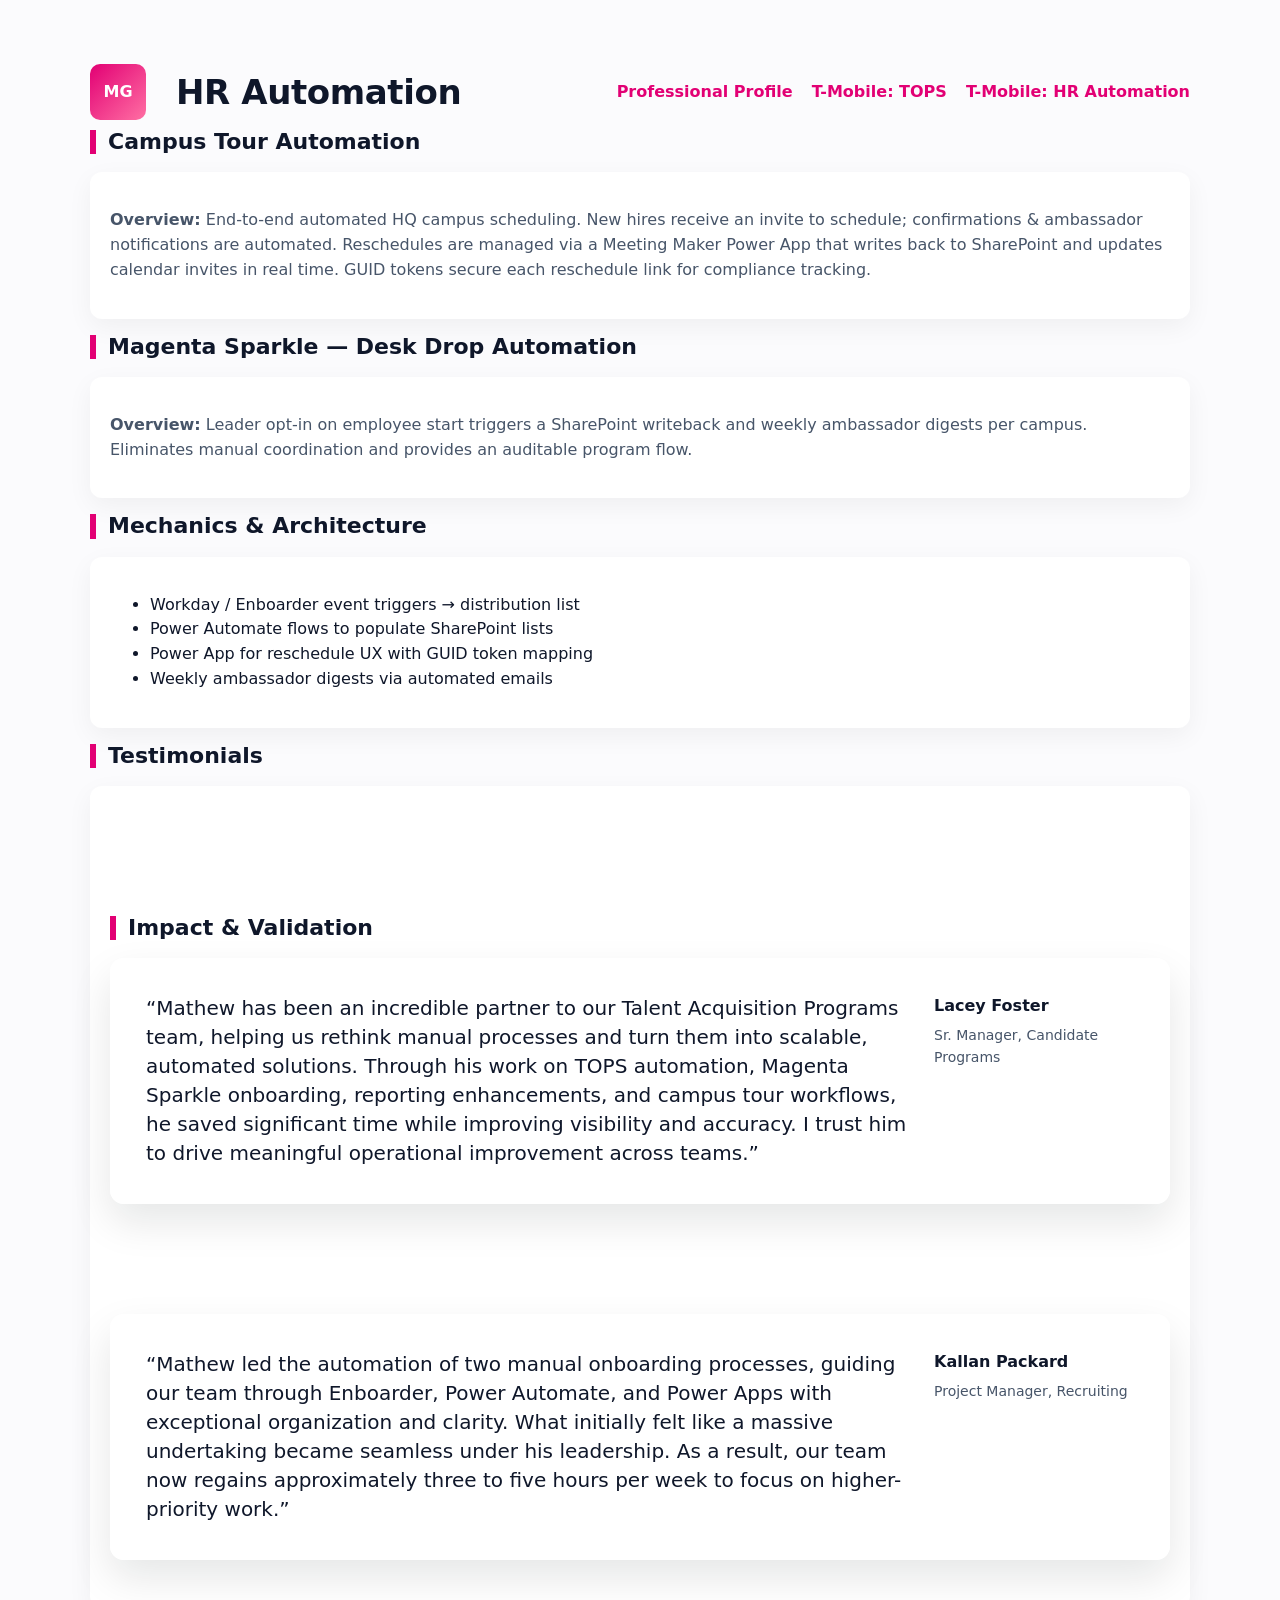
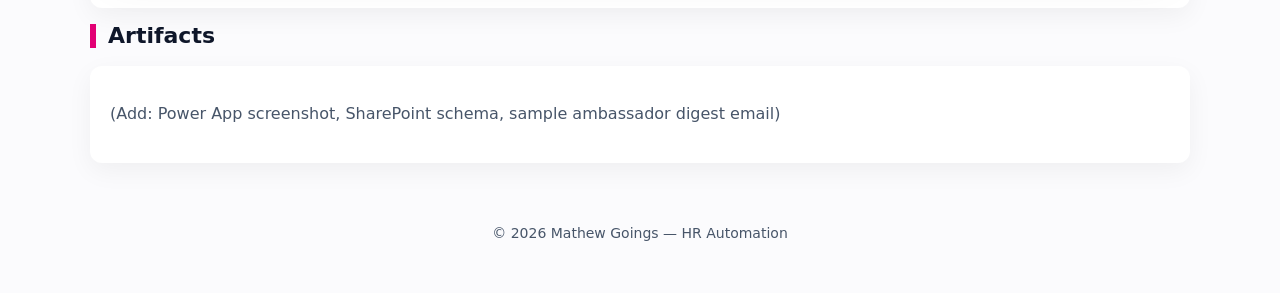
==== hr.html @ f4cc9149 "Update role title for Lacey Foster" ====
<head>
  <meta charset="utf-8" />
  <meta name="viewport" content="width=device-width,initial-scale=1" />
  <title>...</title>
  <meta name="description" content="..." />
  <link rel="stylesheet" href="assets/styles.css">
</head>
<!doctype html>
<html lang="en">
<head>
<meta charset="utf-8" />
<meta name="viewport" content="width=device-width,initial-scale=1" />
<title>HR Automation — Mathew Goings</title>
<meta name="description" content="HR Automation case study: Campus Tours scheduling and Magenta Sparkle desk drop automation." />
<style>
:root{--magenta:#e20074;--dark:#0f172a;--muted:#475569;--bg:#fbfbfd;--card:#fff;--maxw:1100px}
body{margin:0;font-family:"Segoe UI",system-ui,Arial;background:var(--bg);color:var(--dark);line-height:1.55}
.wrap{max-width:var(--maxw);margin:36px auto;padding:28px}
.header{display:flex;align-items:center;gap:18px;margin-bottom:10px}
.logo{width:56px;height:56px;border-radius:10px;background:linear-gradient(135deg,var(--magenta),#ff6fa3);display:flex;align-items:center;justify-content:center;color:#fff;font-weight:700}
nav{margin-left:auto}
nav a{color:var(--magenta);text-decoration:none;margin-left:14px;font-weight:700}
h1,h2{margin:0}
h2{font-size:22px;border-left:6px solid var(--magenta);padding-left:12px;margin-bottom:18px}
.card{background:var(--card);padding:20px;border-radius:12px;box-shadow:0 8px 26px rgba(12,16,23,0.05);margin-bottom:16px}
.small{color:var(--muted)}
.footer{margin-top:40px;padding:20px;text-align:center;color:var(--muted)}
</style>
</head>
<body>
  <div class="wrap">
    <header class="header">
      <div class="logo">MG</div>
      <h1 style="margin-left:12px">HR Automation</h1>
      <nav>
        <a href="./index.html">Professional Profile</a>
        <a href="./tops.html">T-Mobile: TOPS</a>
        <a href="./hr.html">T-Mobile: HR Automation</a>
      </nav>
    </header>

    <section aria-labelledby="hr-overview">
      <h2 id="hr-overview">Campus Tour Automation</h2>
      <div class="card">
        <p class="small"><strong>Overview:</strong> End-to-end automated HQ campus scheduling. New hires receive an invite to schedule; confirmations & ambassador notifications are automated. Reschedules are managed via a Meeting Maker Power App that writes back to SharePoint and updates calendar invites in real time. GUID tokens secure each reschedule link for compliance tracking.</p>
      </div>

      <h2>Magenta Sparkle — Desk Drop Automation</h2>
      <div class="card">
        <p class="small"><strong>Overview:</strong> Leader opt-in on employee start triggers a SharePoint writeback and weekly ambassador digests per campus. Eliminates manual coordination and provides an auditable program flow.</p>
      </div>

      <h2>Mechanics & Architecture</h2>
      <div class="card">
        <ul>
          <li>Workday / Enboarder event triggers → distribution list</li>
          <li>Power Automate flows to populate SharePoint lists</li>
          <li>Power App for reschedule UX with GUID token mapping</li>
          <li>Weekly ambassador digests via automated emails</li>
        </ul>
      </div>

      <h2>Testimonials</h2>
      <div class="card">
        <section class="section">
  <h2>Impact & Validation</h2>

  <div class="testimonial-feature">
    <div class="quote">
      “Mathew has been an incredible partner to our Talent Acquisition Programs team, helping us rethink manual processes and turn them into scalable, automated solutions. Through his work on TOPS automation, Magenta Sparkle onboarding, reporting enhancements, and campus tour workflows, he saved significant time while improving visibility and accuracy. I trust him to drive meaningful operational improvement across teams.”
    </div>

    <div class="meta">
      <div class="name">Lacey Foster</div>
      <div class="role">Sr. Manager, Candidate Programs </div>
    </div>
  </div>

</section>

  <div class="testimonial-feature">
    <div class="quote">
      “Mathew led the automation of two manual onboarding processes, guiding our team through Enboarder, Power Automate, and Power Apps with exceptional organization and clarity. What initially felt like a massive undertaking became seamless under his leadership. As a result, our team now regains approximately three to five hours per week to focus on higher-priority work.”
    </div>

    <div class="meta">
      <div class="name">Kallan Packard</div>
      <div class="role">Project Manager, Recruiting</div>
    </div>
  </div>
</section>

      <h2>Artifacts</h2>
      <div class="card">
        <p class="small">(Add: Power App screenshot, SharePoint schema, sample ambassador digest email)</p>
      </div>

    </section>

    <footer class="footer">© 2026 Mathew Goings — HR Automation</footer>
  </div>
</body>
</html>
---- assets/styles.css ----
:root{
  --magenta: #e20074;
  --dark: #0f172a;
  --muted: #475569;
  --card: #ffffff;
  --bg: #fbfbfd;
  --maxw: 1100px;
  --gap-large: 110px; /* ~1 inch vertical spacing */
}

/* Base */
html,body{height:100%}
body{
  margin:0;
  background:var(--bg);
  color:var(--dark);
  font-family: "Segoe UI", system-ui, -apple-system, "Helvetica Neue", Arial;
  -webkit-font-smoothing:antialiased;
  -moz-osx-font-smoothing:grayscale;
  line-height:1.55;
  font-size:16px;
}

/* Layout */
.wrap{max-width:var(--maxw);margin:36px auto;padding:28px}
header.brand, .header{display:flex;gap:18px;align-items:center;margin-bottom:18px}
.logo{width:64px;height:64px;border-radius:12px;display:flex;align-items:center;justify-content:center;background:linear-gradient(135deg,var(--magenta),#ff6fa3);color:#fff;font-weight:700}
h1{margin:0;font-size:34px;letter-spacing:-0.4px}
.subtitle, .small{color:var(--muted)}
nav{margin-left:auto}
nav a{color:var(--magenta);text-decoration:none;margin-left:14px;font-weight:700}

/* hero */
.hero{background:var(--card);padding:40px;border-radius:12px;box-shadow:0 12px 30px rgba(12,16,23,0.06);text-align:left}
.hero p{margin:12px 0 0 0;font-size:17px;color:var(--muted)}
.badge{display:inline-block;padding:8px 14px;background:var(--magenta);color:white;border-radius:999px;font-weight:700;font-size:13px}

/* sections */
.section{margin-top:var(--gap-large);margin-bottom:var(--gap-large)}
.section--about{margin-top:46px}
h2{margin:0 0 18px 0;font-size:26px;padding-left:12px;border-left:6px solid var(--magenta);line-height:1.1}
.card{background:var(--card);padding:22px;border-radius:12px;box-shadow: 0 8px 26px rgba(12,16,23,0.05);margin-bottom:18px}
.two-col{display:grid;grid-template-columns:1fr 360px;gap:22px;align-items:start}
@media(max-width:980px){.two-col{grid-template-columns:1fr}}

/* testimonials */
.lead-line{font-size:18px;color:#334155;margin-top:12px;margin-bottom:42px}
.testimonial-feature{border-left:6px solid var(--magenta);padding:28px;border-radius:10px;background:linear-gradient(180deg, #fff, #fff);box-shadow:0 12px 30px rgba(12,16,23,0.06);margin-bottom:24px}
.testimonial-feature p{margin:0 0 14px 0;font-size:18px;font-style:italic;color:#0b1220}
.testimonial-author{font-weight:700;color:var(--dark);margin-bottom:2px}
.testimonial-role{font-size:14px;color:var(--muted)}
.testimonial-grid{display:grid;grid-template-columns:repeat(2,1fr);gap:22px}
@media(max-width:820px){.testimonial-grid{grid-template-columns:1fr}}

/* enhanced testimonial visuals (carousel + feature hero) */
.testimonial-feature{
  border-left:0;
  background: linear-gradient(180deg,#fff,#fff);
  padding:36px;
  border-radius:14px;
  box-shadow:0 18px 40px rgba(12,16,23,0.10);
  margin-bottom:28px;
  display:flex;
  gap:18px;
  align-items:flex-start;
}
.testimonial-feature .quote{font-size:20px;line-height:1.45;font-style:normal;color:var(--dark);flex:1 1 auto}
.testimonial-feature .meta{min-width:200px;text-align:left}
.testimonial-feature .meta .name{font-weight:800;font-size:16px;margin-bottom:6px;color:var(--dark)}
.testimonial-feature .meta .role{font-size:14px;color:var(--muted)}

/* carousel */
.carousel{position:relative;overflow:hidden;border-radius:12px;margin-top:18px}
.slides{display:flex;transition:transform 400ms ease;will-change:transform}
.slide{min-width:100%;padding:26px;box-sizing:border-box;background:var(--card);border-radius:10px;box-shadow:0 8px 26px rgba(12,16,23,0.05)}
.slide p{margin:0 0 14px 0;color:var(--muted);font-size:15px}
.slide .name{font-weight:700;color:var(--dark)}
.slide .role{font-size:13px;color:var(--muted)}
.carousel-controls{position:absolute;top:8px;right:8px;display:flex;gap:8px}
.control-btn{background:rgba(255,255,255,0.95);border:1px solid rgba(15,23,42,0.06);padding:6px 10px;border-radius:8px;cursor:pointer;font-weight:700;color:var(--dark);box-shadow:0 4px 12px rgba(12,16,23,0.06)}
.dots{display:flex;gap:8px;justify-content:center;margin-top:12px}
.dot{width:9px;height:9px;border-radius:50%;background:#e6e8eb;cursor:pointer;border:0}
.dot.active{background:var(--magenta)}

/* small utilities */
.muted{color:var(--muted)}
.kicker{font-weight:700;color:var(--magenta);font-size:13px;letter-spacing:0.6px}
.footer{margin-top:40px;padding:28px 0;color:var(--muted);font-size:14px;text-align:center}

/* accessible focus */
a:focus, button:focus{outline:3px solid rgba(226,0,116,0.14);outline-offset:3px}
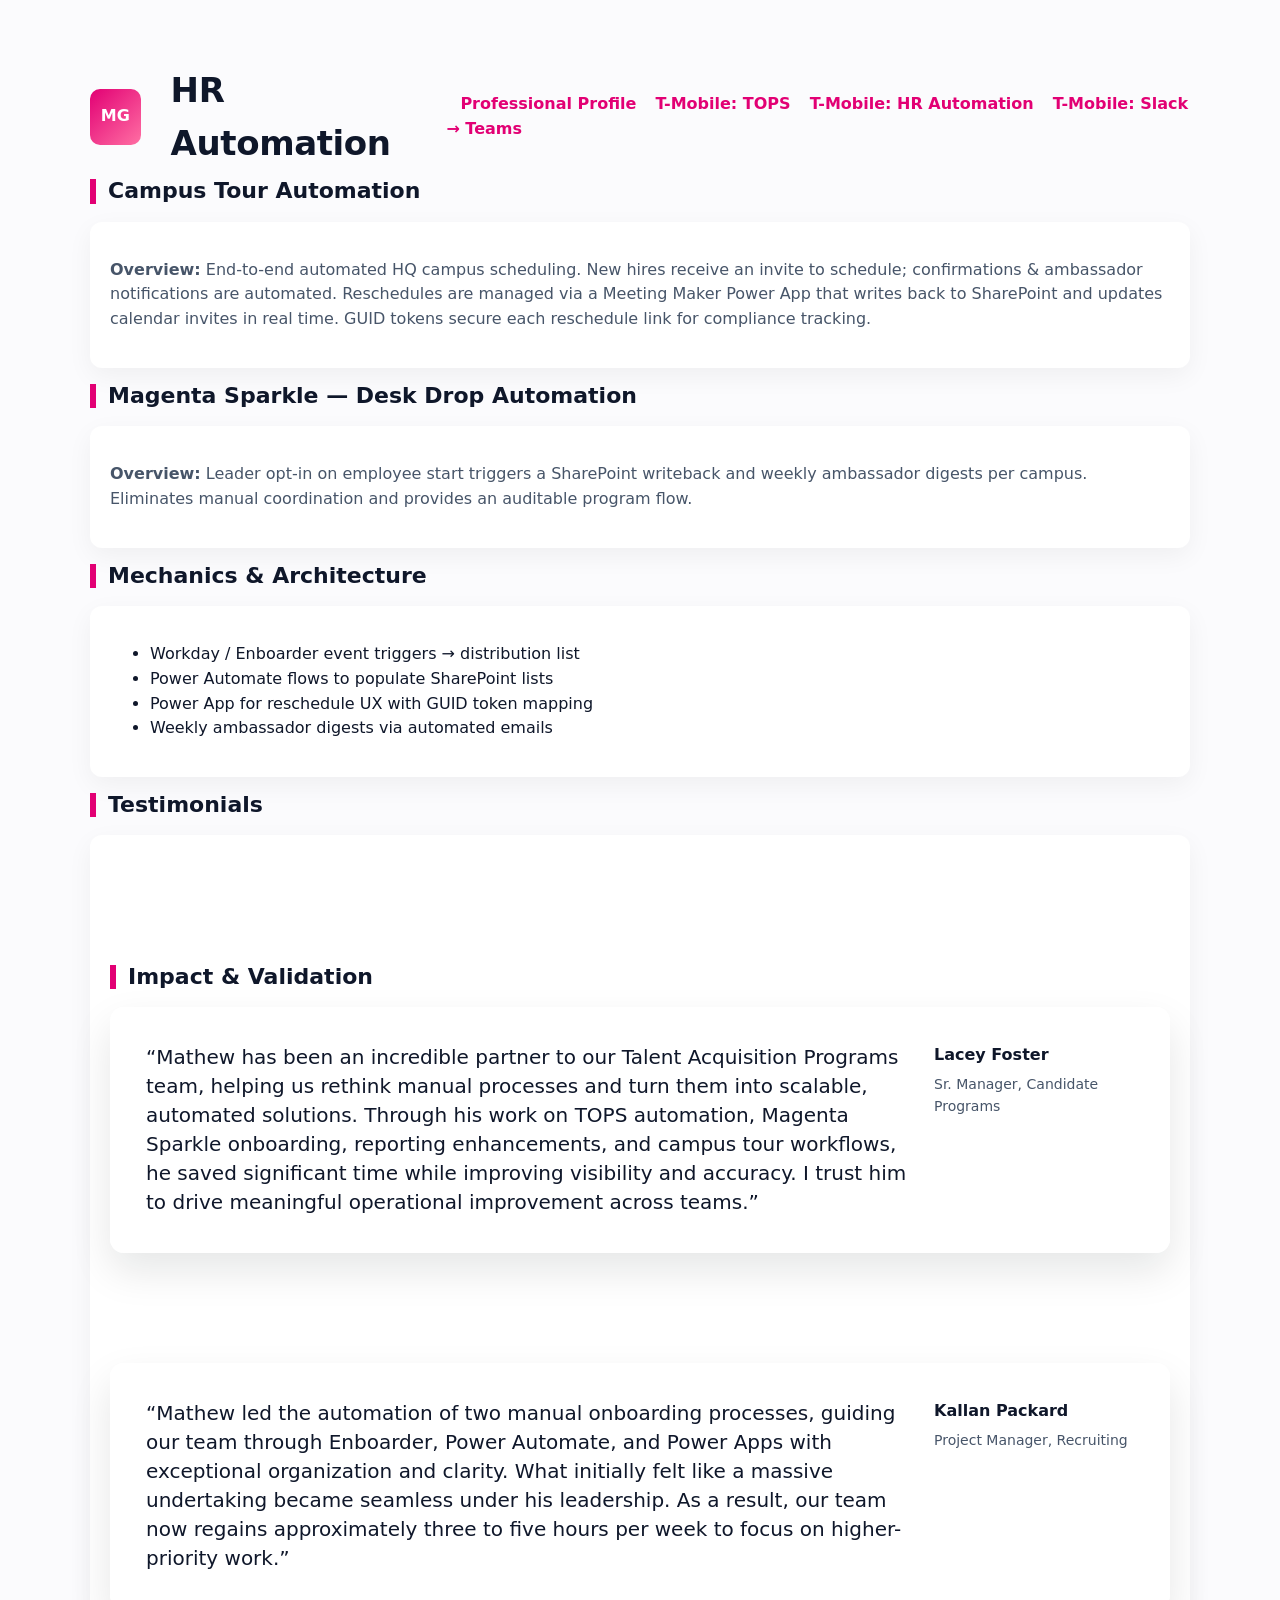
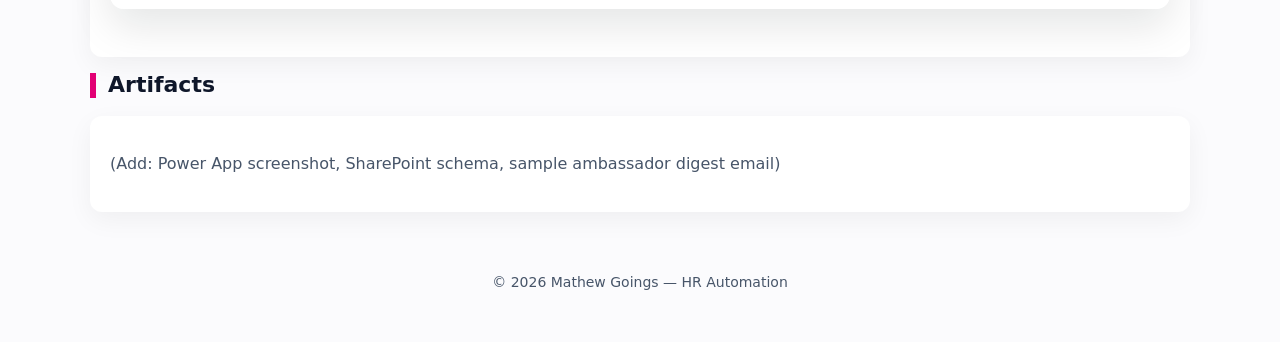
==== commit a44b7354: "Add link to Slack → Teams page in navigation" ====
--- a/hr.html
+++ b/hr.html
@@ -36,6 +36,7 @@
         <a href="./index.html">Professional Profile</a>
         <a href="./tops.html">T-Mobile: TOPS</a>
         <a href="./hr.html">T-Mobile: HR Automation</a>
+        <a href="/mathewgoings-portfolio/slack-to-teams.html">T-Mobile: Slack → Teams</a>
       </nav>
     </header>
 
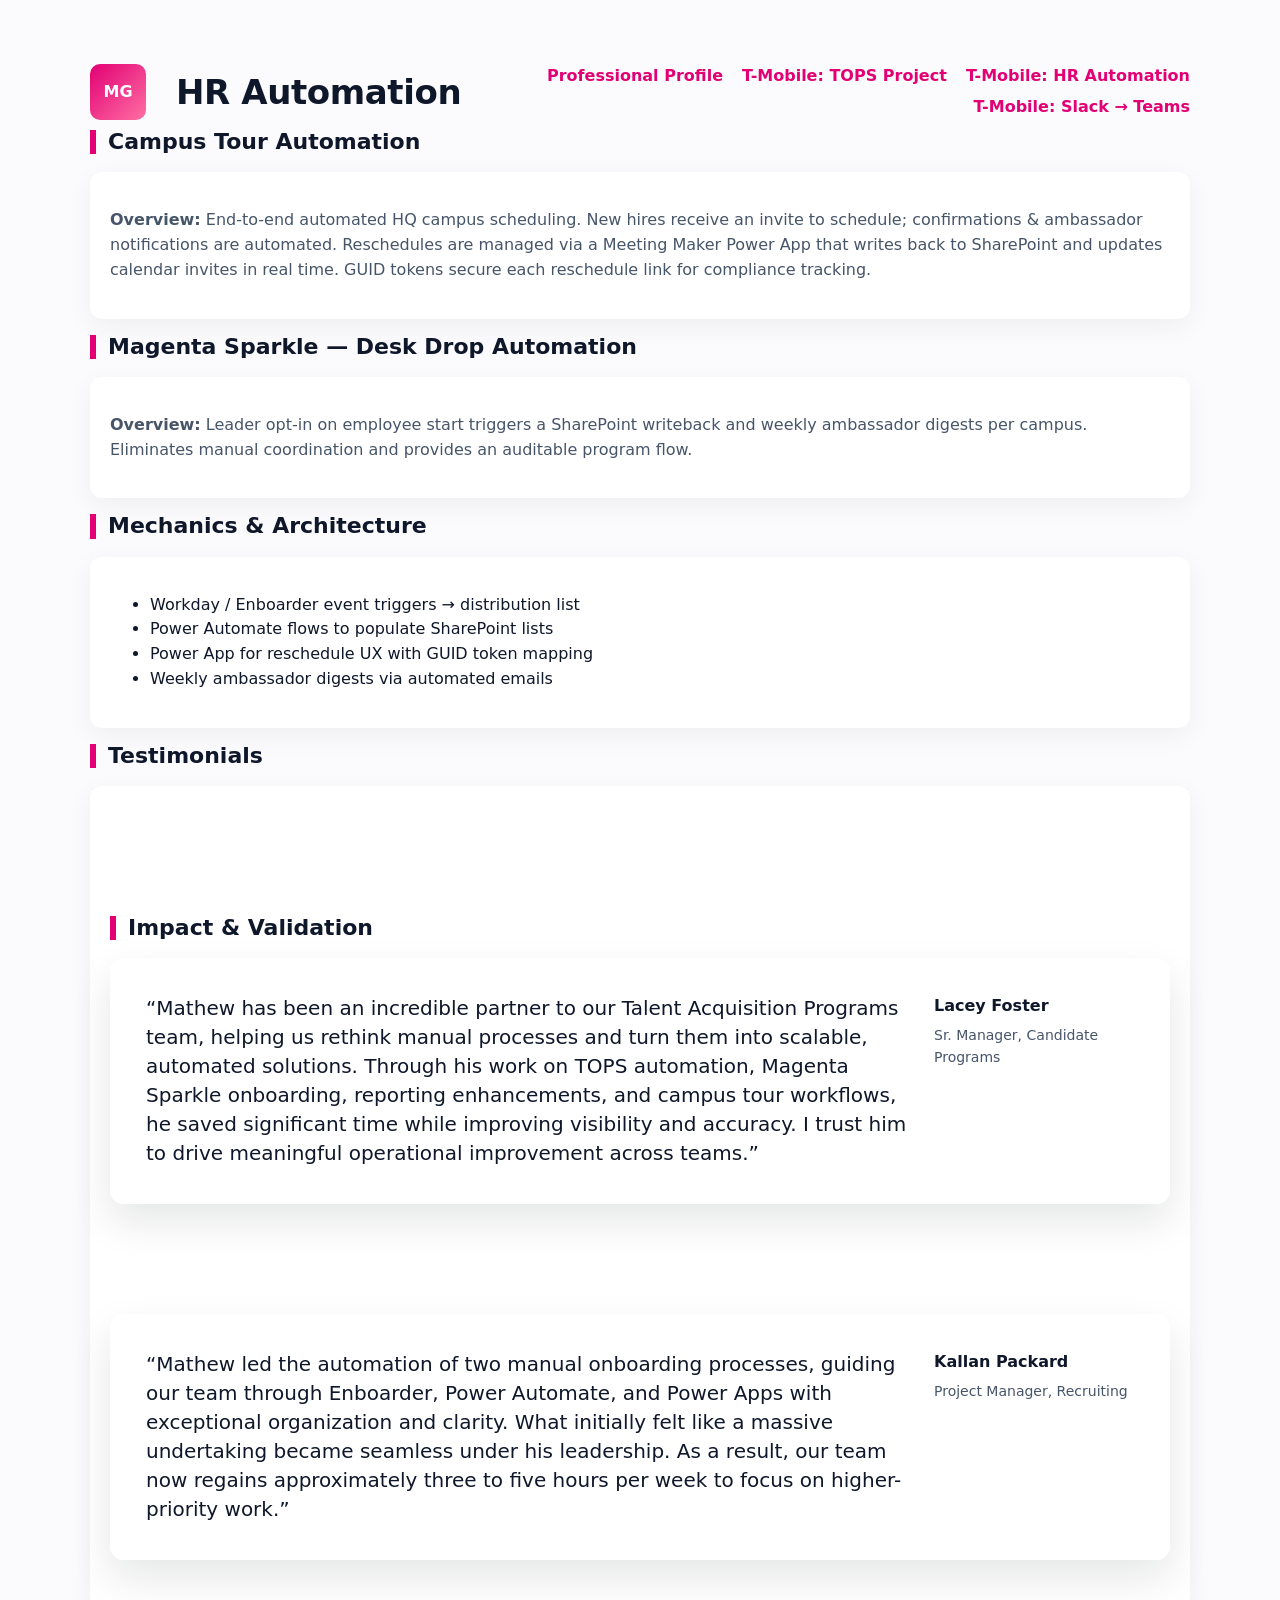
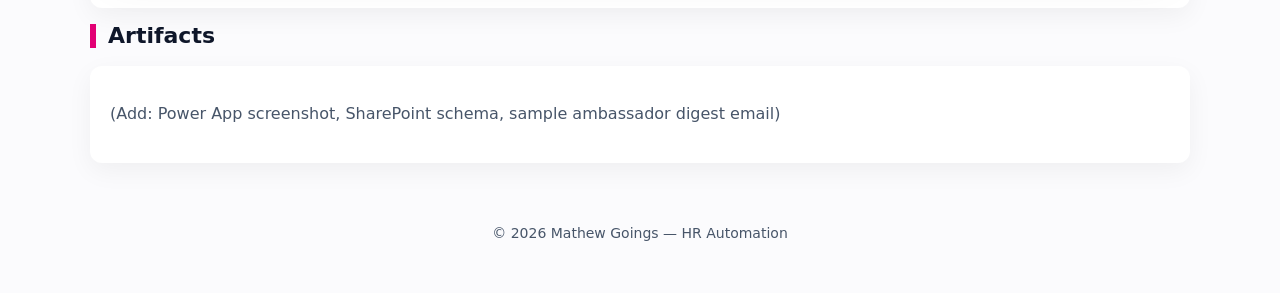
==== commit 906c7edd: "Refactor navigation structure in hr.html" ====
--- a/hr.html
+++ b/hr.html
@@ -32,12 +32,23 @@
     <header class="header">
       <div class="logo">MG</div>
       <h1 style="margin-left:12px">HR Automation</h1>
-      <nav>
-        <a href="./index.html">Professional Profile</a>
-        <a href="./tops.html">T-Mobile: TOPS</a>
-        <a href="./hr.html">T-Mobile: HR Automation</a>
-        <a href="/mathewgoings-portfolio/slack-to-teams.html">T-Mobile: Slack → Teams</a>
-      </nav>
+      <nav style="margin-left:auto; display:flex; flex-direction:column; align-items:flex-end;">
+
+  <!-- Row 1 -->
+  <div>
+    <a href="/mathewgoings-portfolio/">Professional Profile</a>
+    <a href="/mathewgoings-portfolio/tops.html">T-Mobile: TOPS Project</a>
+    <a href="/mathewgoings-portfolio/hr.html">T-Mobile: HR Automation</a>
+  </div>
+
+  <!-- Row 2 -->
+  <div style="margin-top:6px;">
+    <a href="/mathewgoings-portfolio/slack-to-teams.html">
+      T-Mobile: Slack → Teams
+    </a>
+  </div>
+
+</nav>
     </header>
 
     <section aria-labelledby="hr-overview">
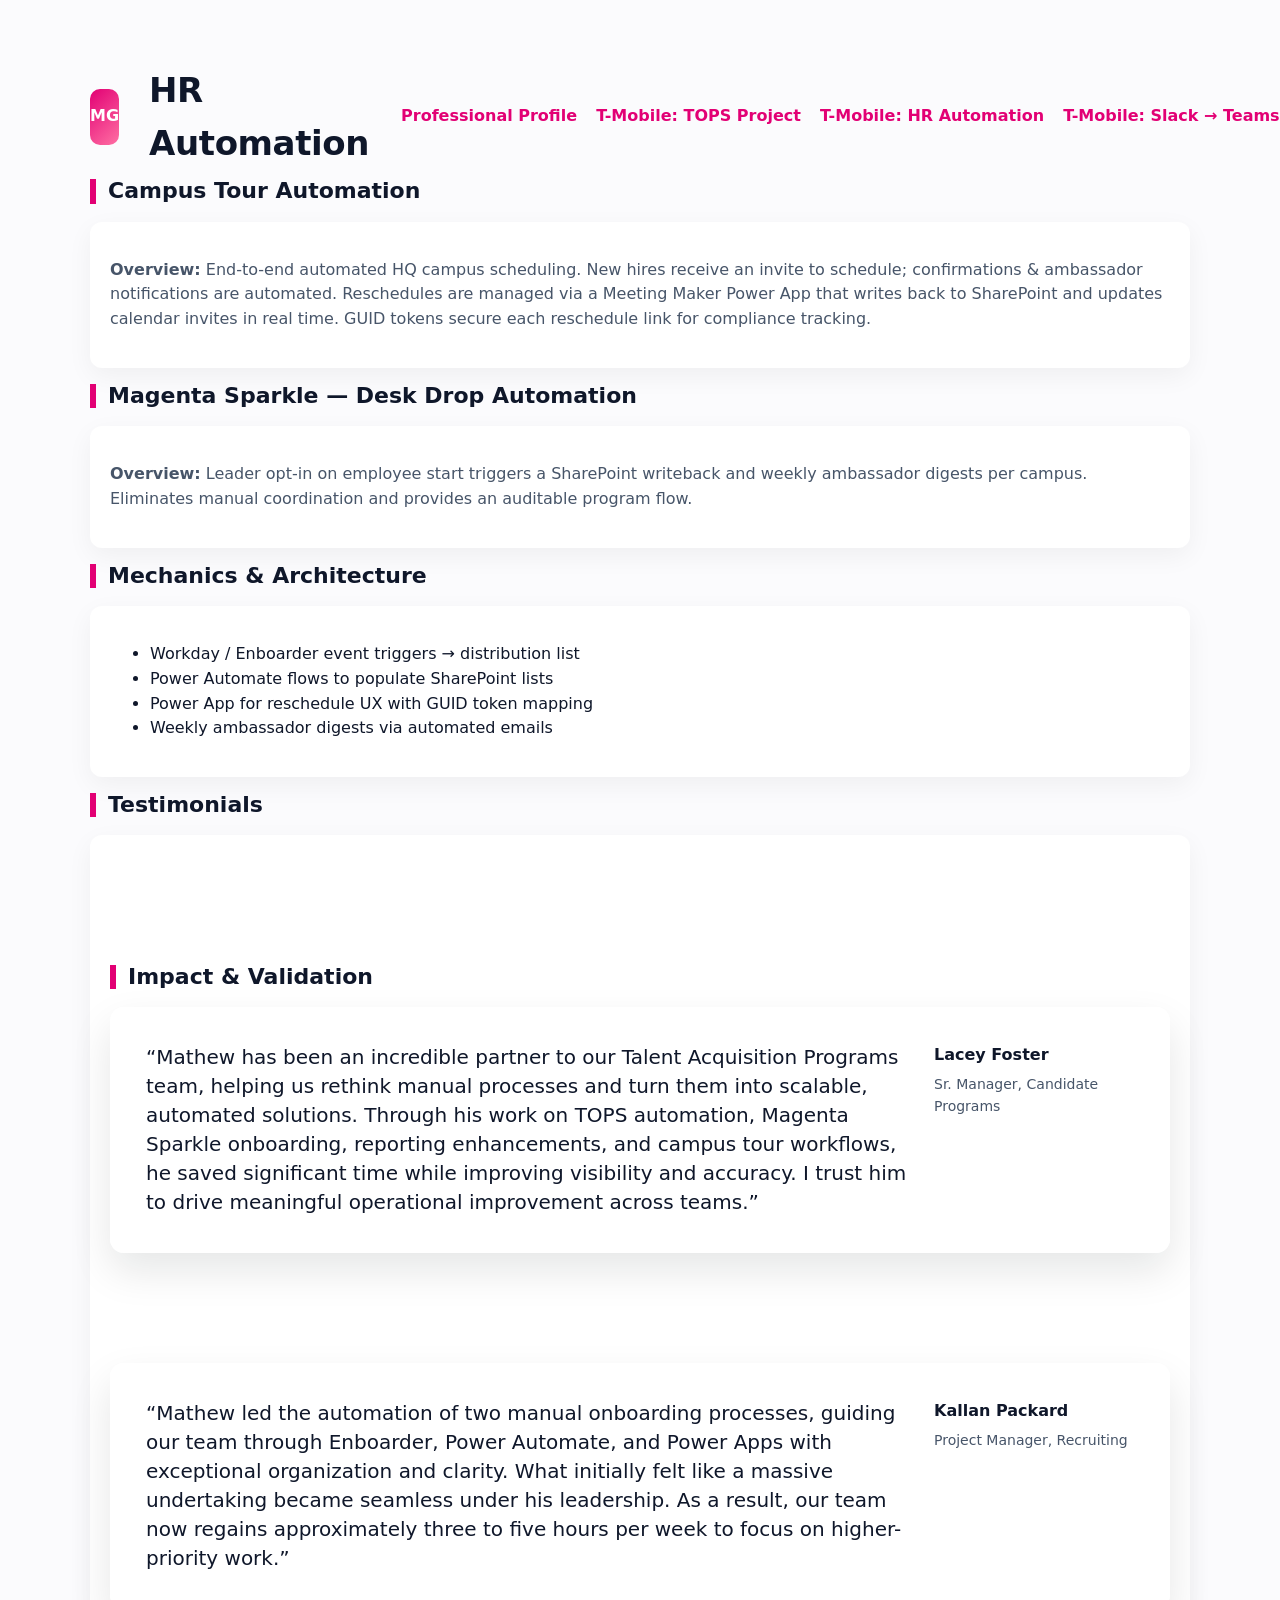
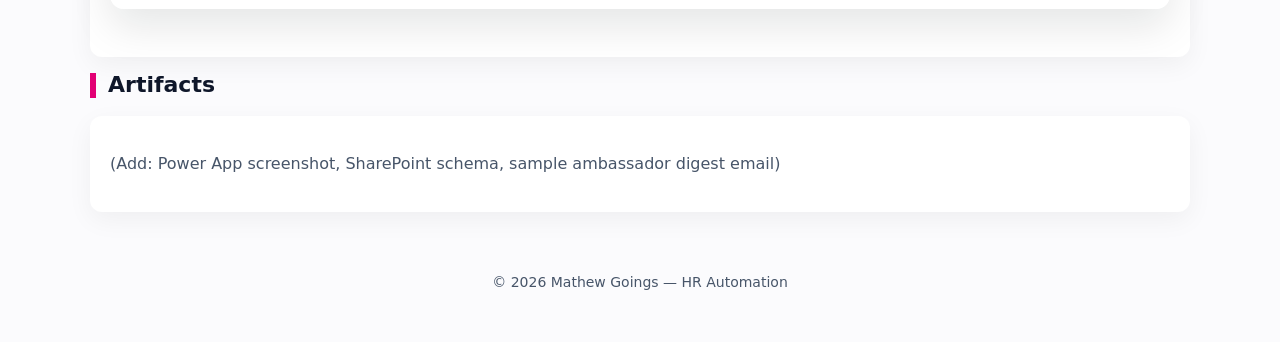
==== commit 48e09a02: "Refactor navigation structure in hr.html Replaced two divs with a single nav element for navigation " ====
--- a/hr.html
+++ b/hr.html
@@ -33,21 +33,11 @@
       <div class="logo">MG</div>
       <h1 style="margin-left:12px">HR Automation</h1>
       <nav style="margin-left:auto; display:flex; flex-direction:column; align-items:flex-end;">
-
-  <!-- Row 1 -->
-  <div>
-    <a href="/mathewgoings-portfolio/">Professional Profile</a>
-    <a href="/mathewgoings-portfolio/tops.html">T-Mobile: TOPS Project</a>
-    <a href="/mathewgoings-portfolio/hr.html">T-Mobile: HR Automation</a>
-  </div>
-
-  <!-- Row 2 -->
-  <div style="margin-top:6px;">
-    <a href="/mathewgoings-portfolio/slack-to-teams.html">
-      T-Mobile: Slack → Teams
-    </a>
-  </div>
-
+        <nav style="margin-left:auto; white-space:nowrap;">
+  <a href="/mathewgoings-portfolio/">Professional Profile</a>
+  <a href="/mathewgoings-portfolio/tops.html">T-Mobile: TOPS Project</a>
+  <a href="/mathewgoings-portfolio/hr.html">T-Mobile: HR Automation</a>
+  <a href="/mathewgoings-portfolio/slack-to-teams.html">T-Mobile: Slack → Teams</a>
 </nav>
     </header>
 
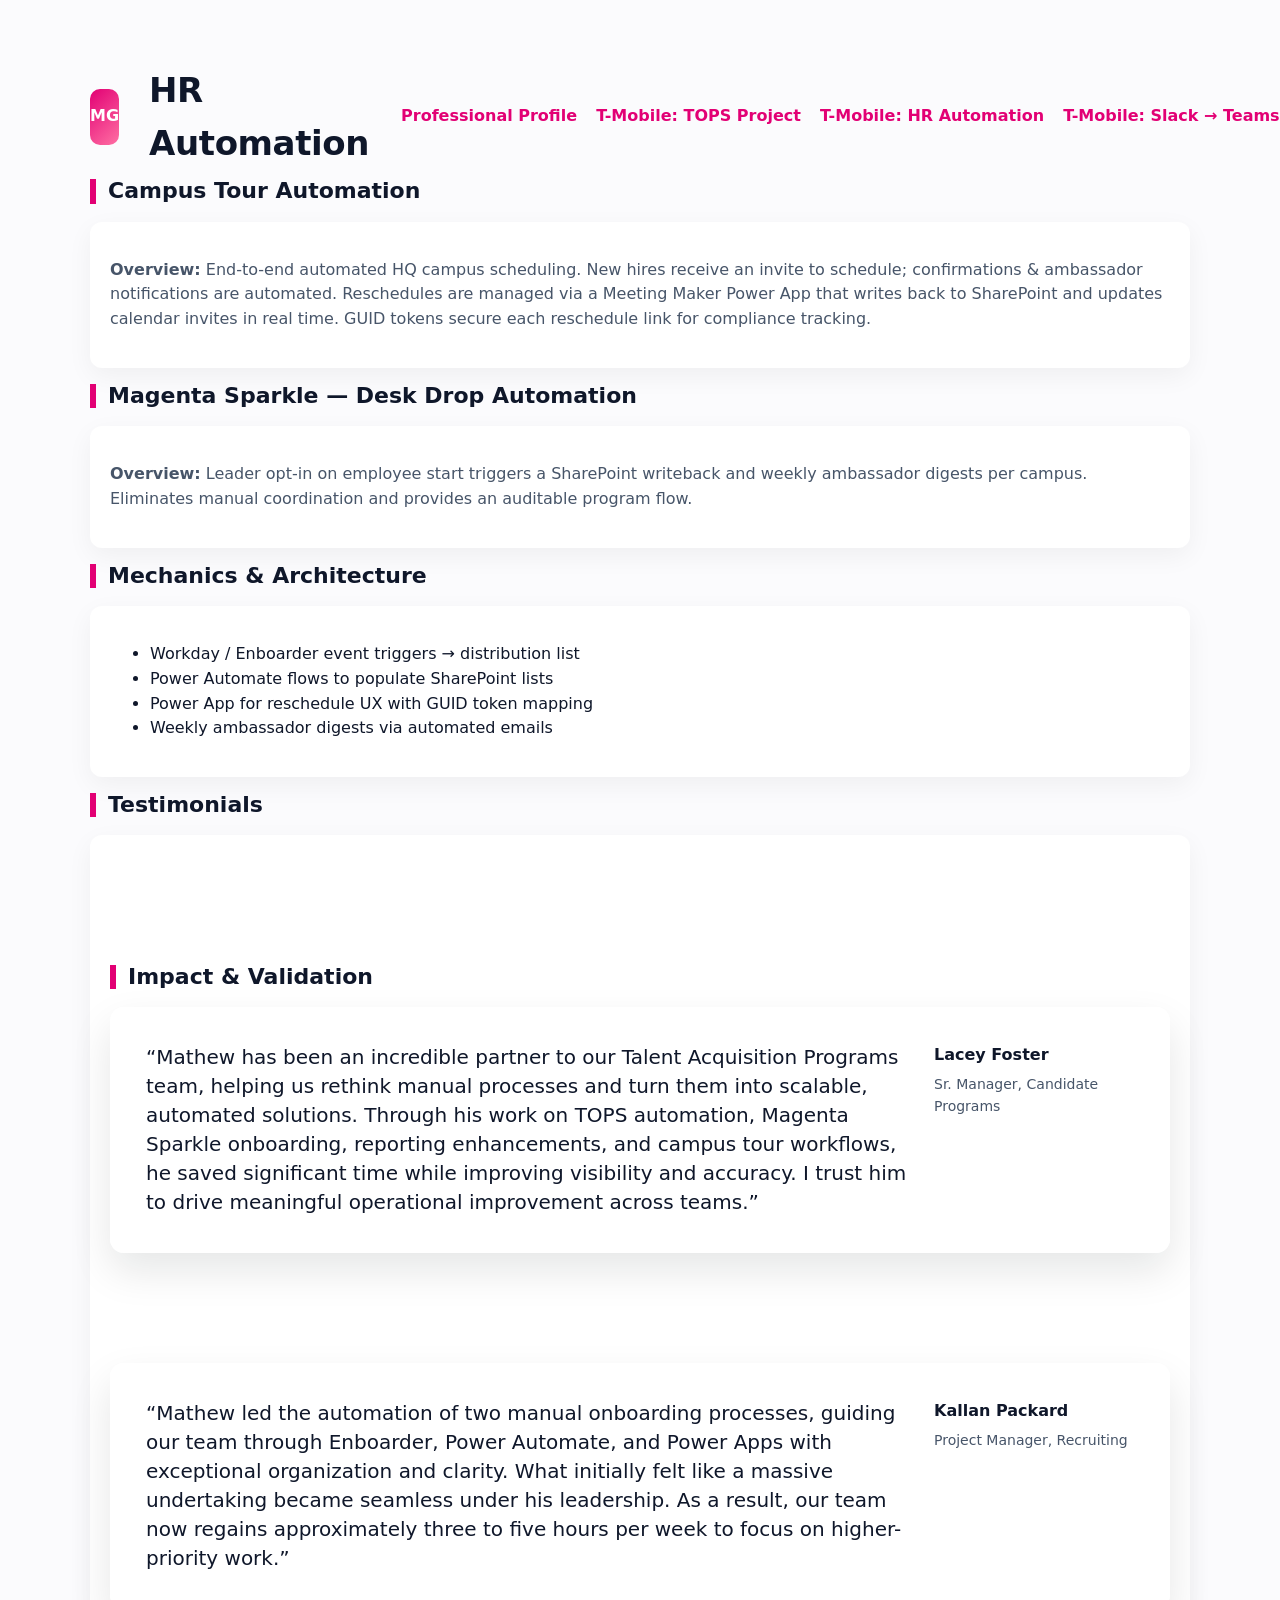
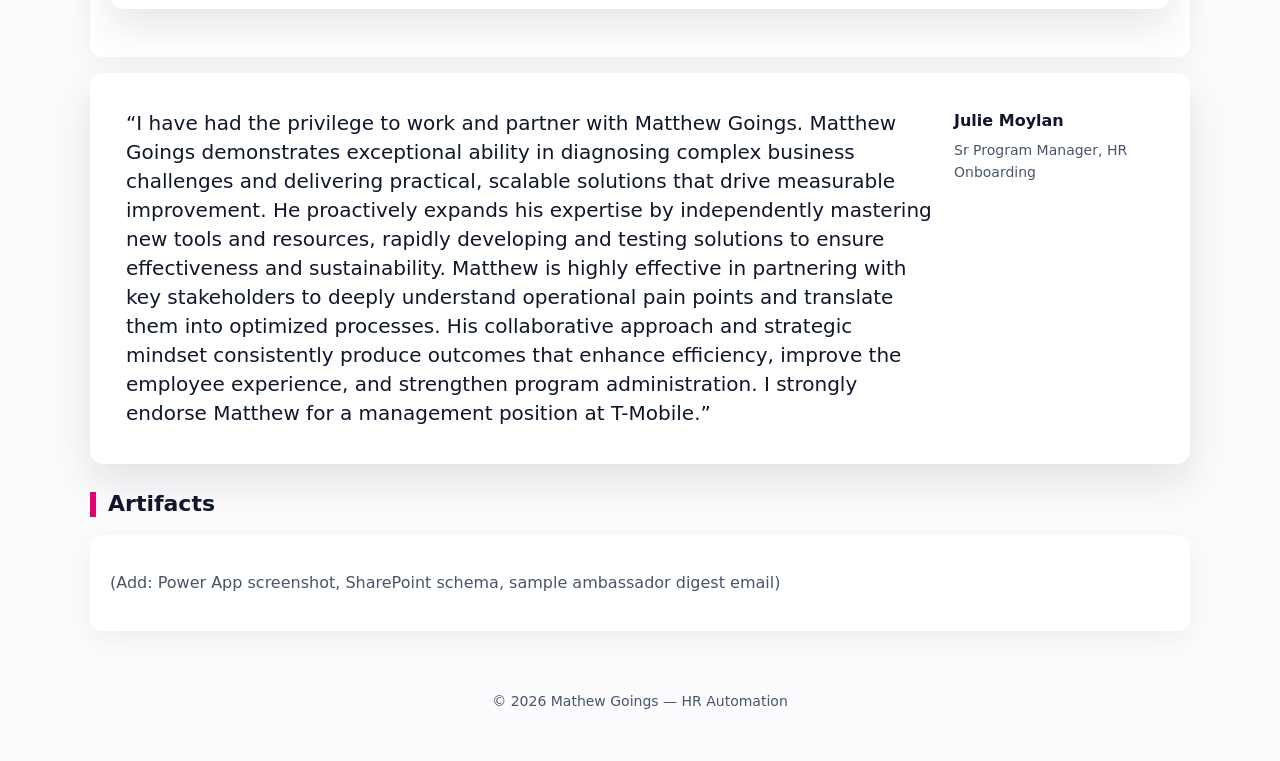
==== commit 482c6ff6: "Update hr.html" ====
--- a/hr.html
+++ b/hr.html
@@ -38,6 +38,7 @@
   <a href="/mathewgoings-portfolio/tops.html">T-Mobile: TOPS Project</a>
   <a href="/mathewgoings-portfolio/hr.html">T-Mobile: HR Automation</a>
   <a href="/mathewgoings-portfolio/slack-to-teams.html">T-Mobile: Slack → Teams</a>
+  <a href="/mathewgoings-portfolio/optimistic-media.html">Optimistic Media: 1st time publisher</a>
 </nav>
     </header>
 
@@ -91,6 +92,21 @@
     </div>
   </div>
 </section>
+    
+    <div class="testimonial-feature">
+    <div class="quote">
+        “I have had the privilege to work and partner with Matthew Goings. Matthew Goings demonstrates exceptional ability in diagnosing complex business challenges and delivering practical, scalable solutions that drive measurable improvement. He proactively expands his expertise by independently mastering new tools and resources, rapidly developing and testing solutions to ensure effectiveness and sustainability.
+
+        Matthew is highly effective in partnering with key stakeholders to deeply understand operational pain points and translate them into optimized processes. His collaborative approach and strategic mindset consistently produce outcomes that enhance efficiency, improve the employee experience, and strengthen program administration.
+
+        I strongly endorse Matthew for a management position at T-Mobile.”
+    </div>
+
+    <div class="meta">
+        <div class="name">Julie Moylan</div>
+        <div class="role">Sr Program Manager, HR Onboarding</div>
+    </div>
+</div>
 
       <h2>Artifacts</h2>
       <div class="card">
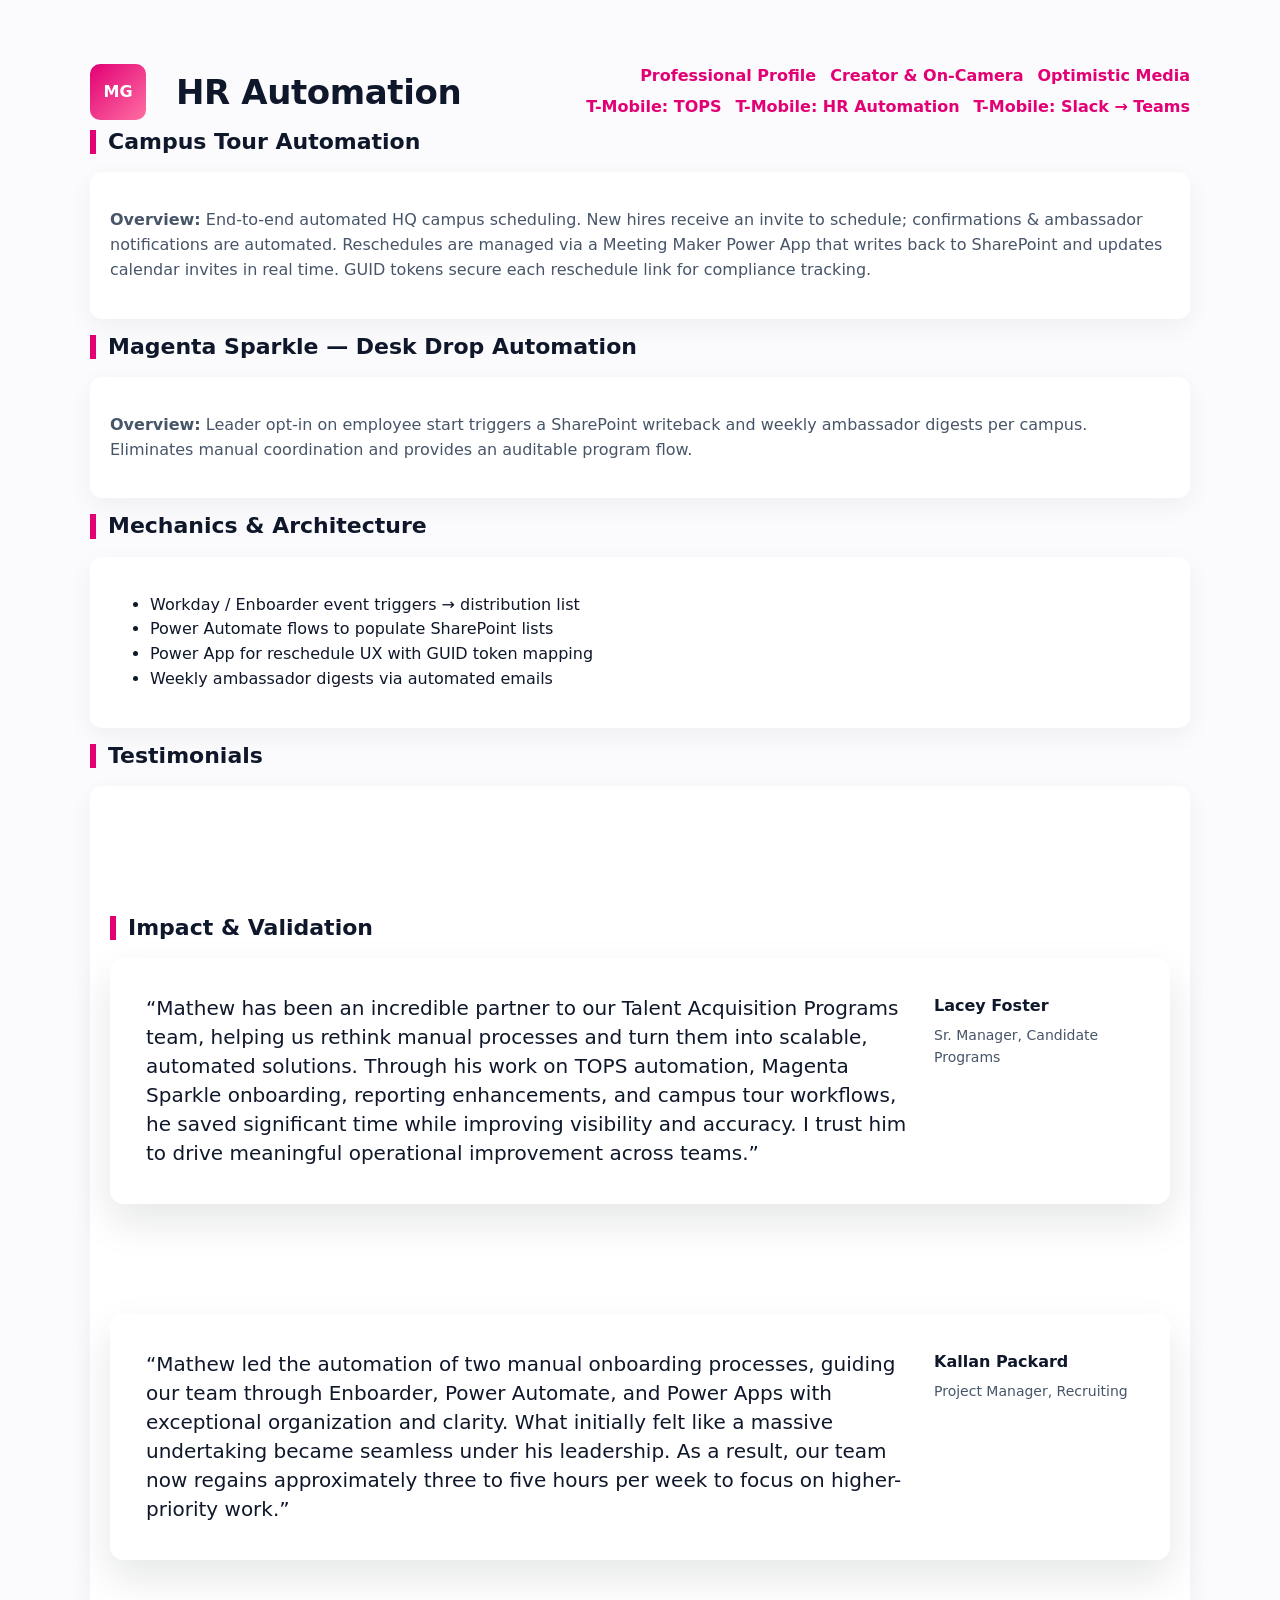
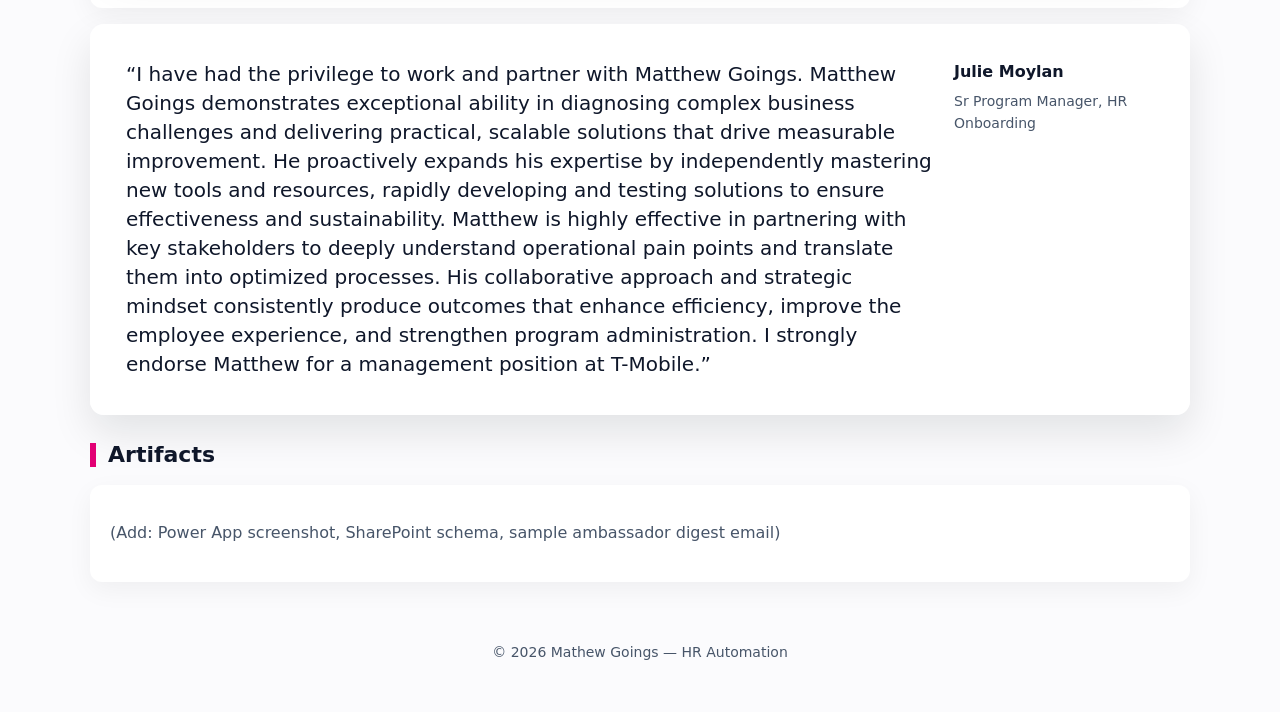
==== commit 6648d120: "Update portfolio: current T-Mobile roles, results, CAPM, Optimistic Media and creator page Co-Author" ====
--- a/hr.html
+++ b/hr.html
@@ -32,13 +32,13 @@
     <header class="header">
       <div class="logo">MG</div>
       <h1 style="margin-left:12px">HR Automation</h1>
-      <nav style="margin-left:auto; display:flex; flex-direction:column; align-items:flex-end;">
-        <nav style="margin-left:auto; white-space:nowrap;">
+      <nav class="site-nav">
   <a href="/mathewgoings-portfolio/">Professional Profile</a>
-  <a href="/mathewgoings-portfolio/tops.html">T-Mobile: TOPS Project</a>
+  <a href="/mathewgoings-portfolio/creator.html">Creator &amp; On-Camera</a>
+  <a href="/mathewgoings-portfolio/optimistic-media.html">Optimistic Media</a>
+  <a href="/mathewgoings-portfolio/tops.html">T-Mobile: TOPS</a>
   <a href="/mathewgoings-portfolio/hr.html">T-Mobile: HR Automation</a>
   <a href="/mathewgoings-portfolio/slack-to-teams.html">T-Mobile: Slack → Teams</a>
-  <a href="/mathewgoings-portfolio/optimistic-media.html">Optimistic Media: 1st time publisher</a>
 </nav>
     </header>
 
--- a/assets/styles.css
+++ b/assets/styles.css
@@ -89,3 +89,8 @@
 
 /* accessible focus */
 a:focus, button:focus{outline:3px solid rgba(226,0,116,0.14);outline-offset:3px}
+
+/* site nav (shared) */
+.site-nav{margin-left:auto;display:flex;flex-wrap:wrap;justify-content:flex-end;gap:6px 14px;max-width:640px}
+.site-nav a{margin-left:0}
+@media(max-width:820px){.header{flex-wrap:wrap}.site-nav{margin-left:0;justify-content:flex-start}}
